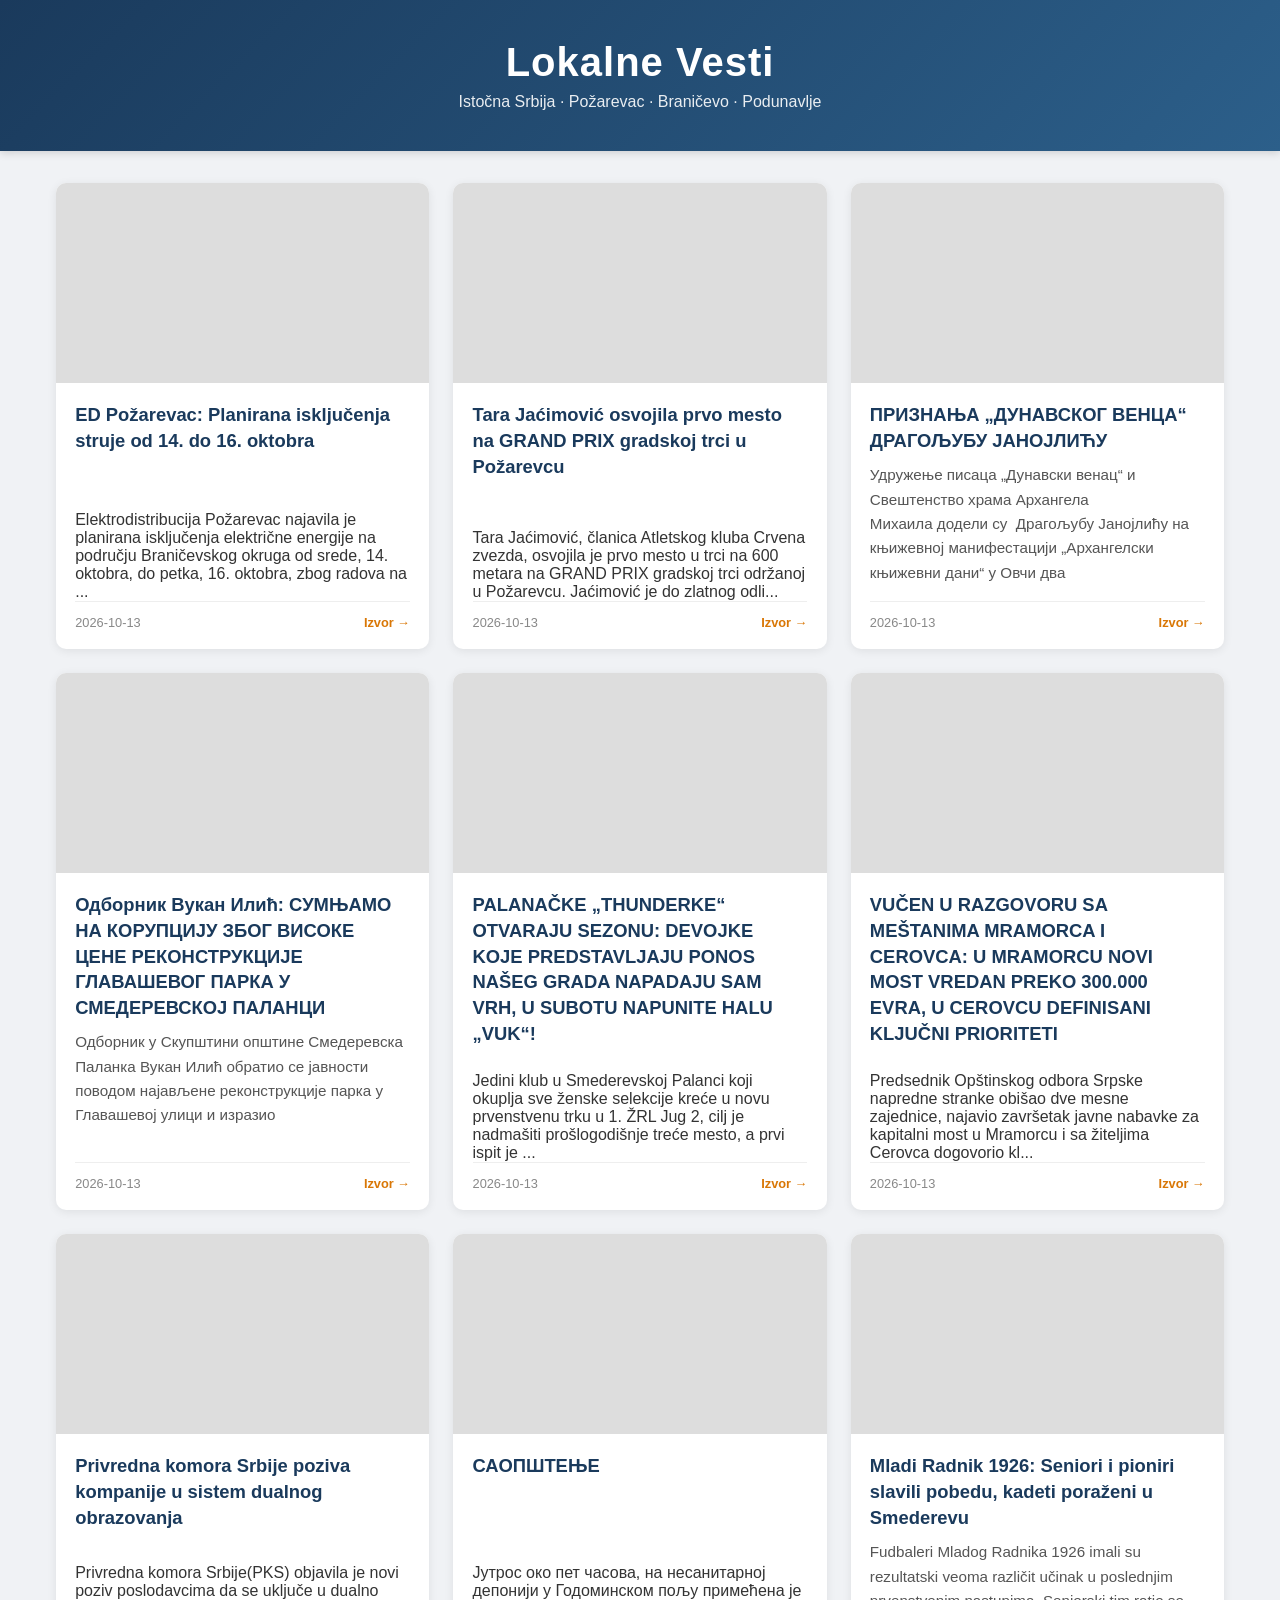
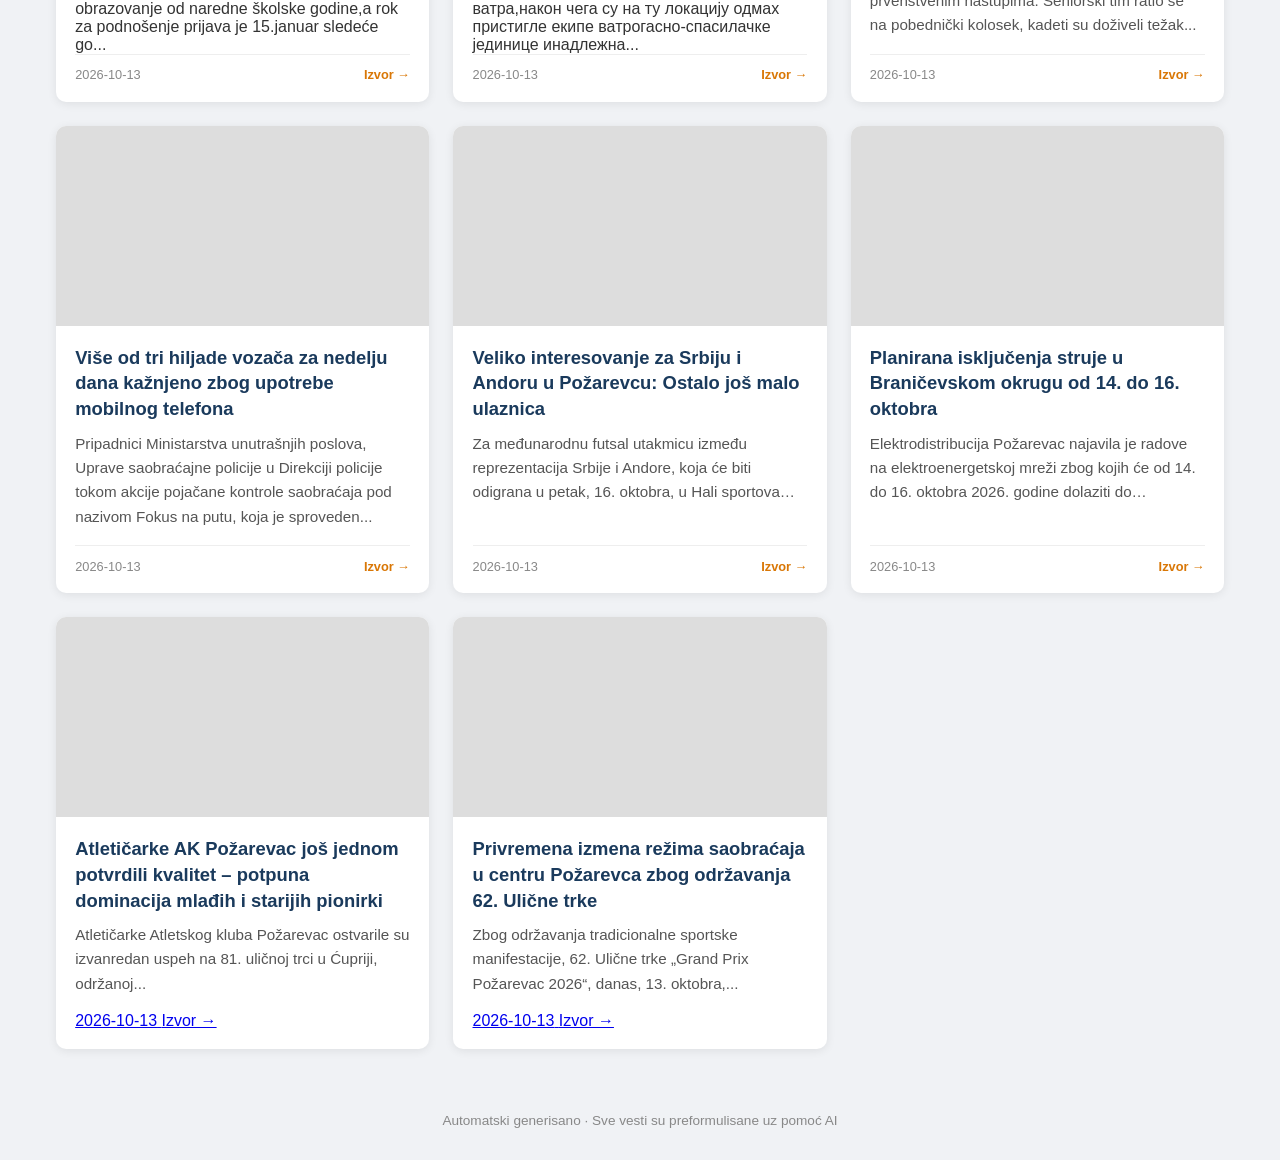
==== index.html @ ef6df4de "Dodat sajt (HTML/CSS/JS)" ====
<!DOCTYPE html>
<html lang="sr">
<head>
    <meta charset="UTF-8">
    <meta name="viewport" content="width=device-width, initial-scale=1.0">
    <title>Lokalne Vesti - Istočna Srbija</title>
    <link rel="stylesheet" href="style.css">
</head>
<body>
    <header>
        <h1>Lokalne Vesti</h1>
        <p>Istočna Srbija · Požarevac · Braničevo · Podunavlje</p>
    </header>
    <main id="news-container">
        <p class="loading">Učitavam vesti...</p>
    </main>
    <footer>
        <p>Automatski generisano · Sve vesti su preformulisane uz pomoć AI</p>
    </footer>
    <script src="script.js"></script>
</body>
</html>
---- style.css ----
* { margin: 0; padding: 0; box-sizing: border-box; }

body {
    font-family: 'Segoe UI', Tahoma, sans-serif;
    background: #f0f2f5;
    color: #333;
}

header {
    background: linear-gradient(135deg, #1a3a5c 0%, #2c5f8a 100%);
    color: white;
    padding: 2.5rem 1rem;
    text-align: center;
    box-shadow: 0 2px 8px rgba(0,0,0,0.15);
}

header h1 {
    font-size: 2.5rem;
    margin-bottom: 0.5rem;
    letter-spacing: 1px;
}

header p {
    font-size: 1rem;
    opacity: 0.9;
}

main {
    max-width: 1200px;
    margin: 2rem auto;
    padding: 0 1rem;
    display: grid;
    gap: 1.5rem;
    grid-template-columns: repeat(auto-fill, minmax(340px, 1fr));
}

article {
    background: white;
    border-radius: 10px;
    overflow: hidden;
    box-shadow: 0 2px 10px rgba(0,0,0,0.08);
    transition: transform 0.2s, box-shadow 0.2s;
    display: flex;
    flex-direction: column;
}

article:hover {
    transform: translateY(-4px);
    box-shadow: 0 6px 20px rgba(0,0,0,0.15);
}

article img {
    width: 100%;
    height: 200px;
    object-fit: cover;
    background: #ddd;
}

article .content {
    padding: 1.2rem;
    flex: 1;
    display: flex;
    flex-direction: column;
}

article h2 {
    font-size: 1.15rem;
    margin-bottom: 0.6rem;
    color: #1a3a5c;
    line-height: 1.4;
}

article .tekst {
    color: #555;
    line-height: 1.6;
    font-size: 0.95rem;
    margin-bottom: 1rem;
    flex: 1;
}

article .meta {
    font-size: 0.8rem;
    color: #888;
    display: flex;
    justify-content: space-between;
    align-items: center;
    padding-top: 0.8rem;
    border-top: 1px solid #eee;
}

article .meta a {
    color: #d97706;
    text-decoration: none;
    font-weight: bold;
    transition: color 0.2s;
}

article .meta a:hover {
    color: #b45309;
}

.loading {
    text-align: center;
    padding: 3rem;
    color: #888;
    grid-column: 1 / -1;
}

footer {
    text-align: center;
    padding: 2rem;
    color: #888;
    font-size: 0.85rem;
}
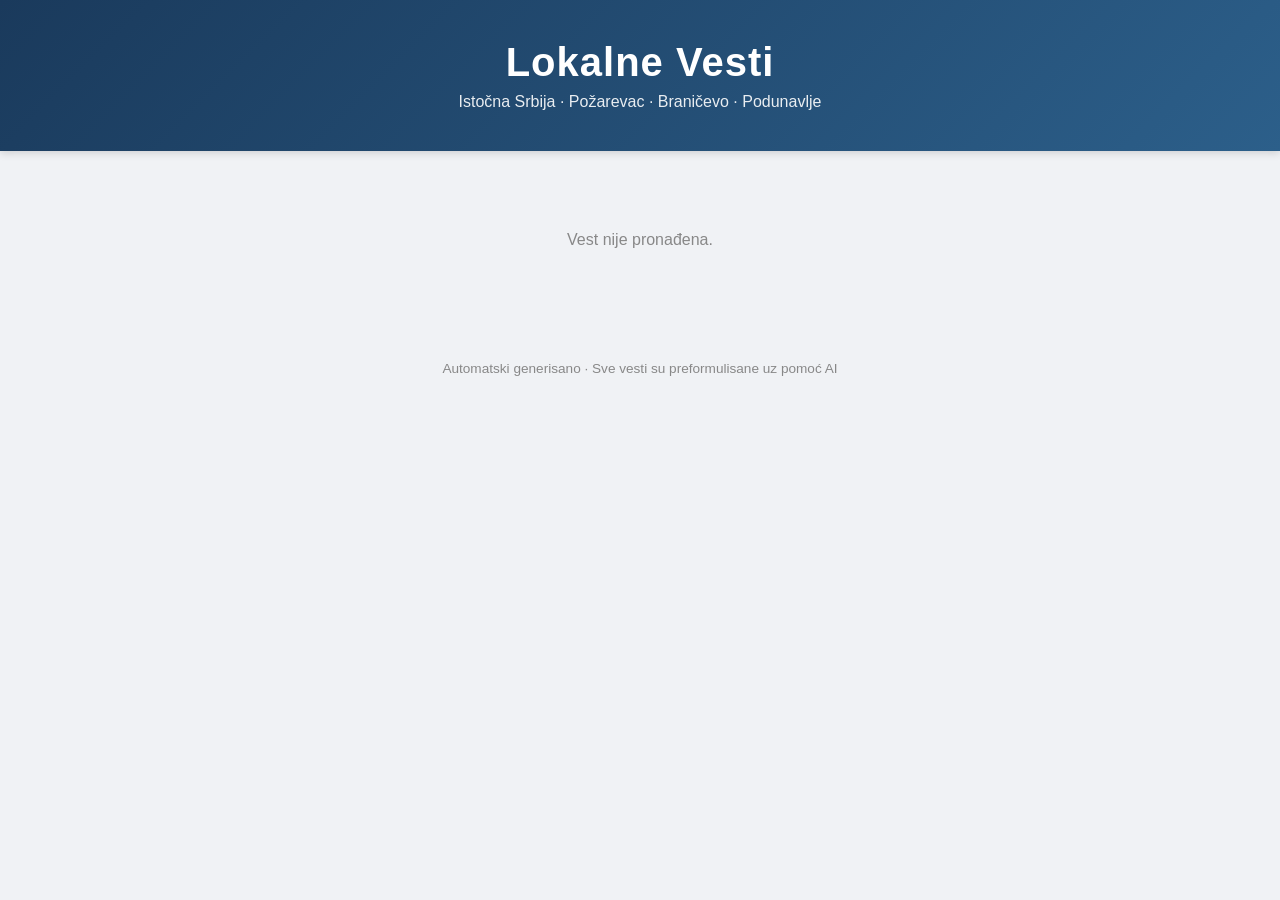
==== commit 1f4abeb6: "Pojedinacne stranice za vesti + retry za slike" ====
--- a/index.html
+++ b/index.html
@@ -3,20 +3,22 @@
 <head>
     <meta charset="UTF-8">
     <meta name="viewport" content="width=device-width, initial-scale=1.0">
-    <title>Lokalne Vesti - Istočna Srbija</title>
+    <title>Vest - Lokalne Vesti</title>
     <link rel="stylesheet" href="style.css">
 </head>
 <body>
     <header>
-        <h1>Lokalne Vesti</h1>
-        <p>Istočna Srbija · Požarevac · Braničevo · Podunavlje</p>
+        <a href="index.html" class="logo-link">
+            <h1>Lokalne Vesti</h1>
+            <p>Istočna Srbija · Požarevac · Braničevo · Podunavlje</p>
+        </a>
     </header>
-    <main id="news-container">
-        <p class="loading">Učitavam vesti...</p>
+    <main id="article-container">
+        <p class="loading">Učitavam vest...</p>
     </main>
     <footer>
         <p>Automatski generisano · Sve vesti su preformulisane uz pomoć AI</p>
     </footer>
-    <script src="script.js"></script>
+    <script src="vijest.js"></script>
 </body>
 </html>
--- a/style.css
+++ b/style.css
@@ -12,6 +12,12 @@
     padding: 2.5rem 1rem;
     text-align: center;
     box-shadow: 0 2px 8px rgba(0,0,0,0.15);
+}
+
+.logo-link {
+    text-decoration: none;
+    color: white;
+    display: block;
 }
 
 header h1 {
@@ -34,7 +40,8 @@
     grid-template-columns: repeat(auto-fill, minmax(340px, 1fr));
 }
 
-article {
+/* --- Kartice na pocetnoj --- */
+.card-link {
     background: white;
     border-radius: 10px;
     overflow: hidden;
@@ -42,35 +49,38 @@
     transition: transform 0.2s, box-shadow 0.2s;
     display: flex;
     flex-direction: column;
-}
-
-article:hover {
+    text-decoration: none;
+    color: inherit;
+    cursor: pointer;
+}
+
+.card-link:hover {
     transform: translateY(-4px);
     box-shadow: 0 6px 20px rgba(0,0,0,0.15);
 }
 
-article img {
+.card-link img {
     width: 100%;
     height: 200px;
     object-fit: cover;
     background: #ddd;
 }
 
-article .content {
+.card-link .content {
     padding: 1.2rem;
     flex: 1;
     display: flex;
     flex-direction: column;
 }
 
-article h2 {
+.card-link h2 {
     font-size: 1.15rem;
     margin-bottom: 0.6rem;
     color: #1a3a5c;
     line-height: 1.4;
 }
 
-article .tekst {
+.card-link .tekst {
     color: #555;
     line-height: 1.6;
     font-size: 0.95rem;
@@ -78,7 +88,7 @@
     flex: 1;
 }
 
-article .meta {
+.card-link .meta {
     font-size: 0.8rem;
     color: #888;
     display: flex;
@@ -88,15 +98,91 @@
     border-top: 1px solid #eee;
 }
 
-article .meta a {
+.card-link .vise {
     color: #d97706;
-    text-decoration: none;
     font-weight: bold;
-    transition: color 0.2s;
-}
-
-article .meta a:hover {
-    color: #b45309;
+}
+
+/* --- Pojedinacna vest --- */
+#article-container {
+    display: block;
+    max-width: 800px;
+}
+
+.single-article {
+    background: white;
+    border-radius: 10px;
+    padding: 2rem;
+    box-shadow: 0 2px 10px rgba(0,0,0,0.08);
+}
+
+.back-link {
+    display: inline-block;
+    color: #d97706;
+    text-decoration: none;
+    font-size: 0.9rem;
+    margin-bottom: 1.5rem;
+    font-weight: bold;
+}
+
+.back-link:hover {
+    text-decoration: underline;
+}
+
+.single-article h1 {
+    color: #1a3a5c;
+    font-size: 1.9rem;
+    line-height: 1.3;
+    margin-bottom: 0.8rem;
+}
+
+.single-article .meta-single {
+    color: #888;
+    font-size: 0.9rem;
+    margin-bottom: 1.5rem;
+    padding-bottom: 1rem;
+    border-bottom: 1px solid #eee;
+}
+
+.single-article img {
+    width: 100%;
+    height: auto;
+    max-height: 400px;
+    object-fit: cover;
+    border-radius: 8px;
+    margin-bottom: 1.5rem;
+    background: #ddd;
+}
+
+.single-article .tekst-single {
+    font-size: 1.05rem;
+    line-height: 1.7;
+    color: #333;
+    margin-bottom: 2rem;
+}
+
+.single-article .tekst-single p {
+    margin-bottom: 1rem;
+}
+
+.izvor-box {
+    padding-top: 1.5rem;
+    border-top: 1px solid #eee;
+}
+
+.izvor-link {
+    display: inline-block;
+    background: #d97706;
+    color: white;
+    padding: 0.7rem 1.5rem;
+    border-radius: 6px;
+    text-decoration: none;
+    font-weight: bold;
+    transition: background 0.2s;
+}
+
+.izvor-link:hover {
+    background: #b45309;
 }
 
 .loading {
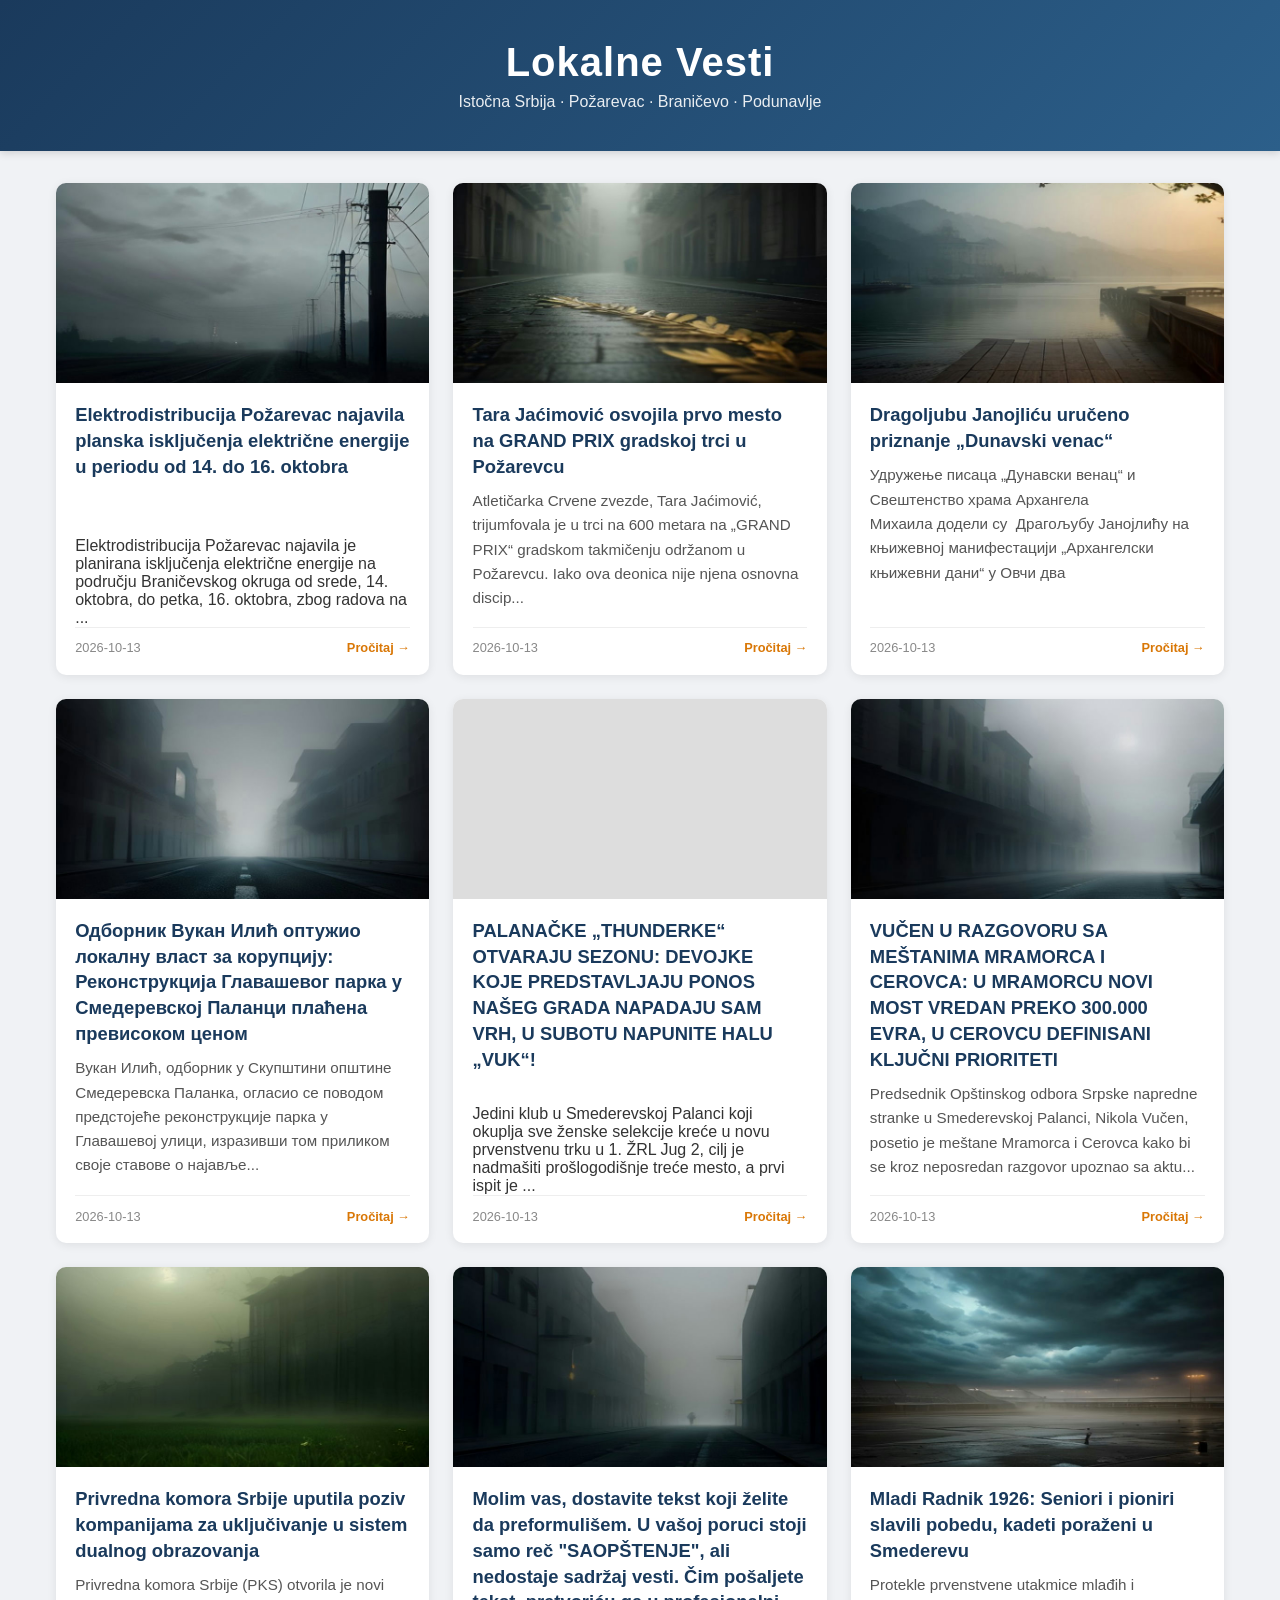
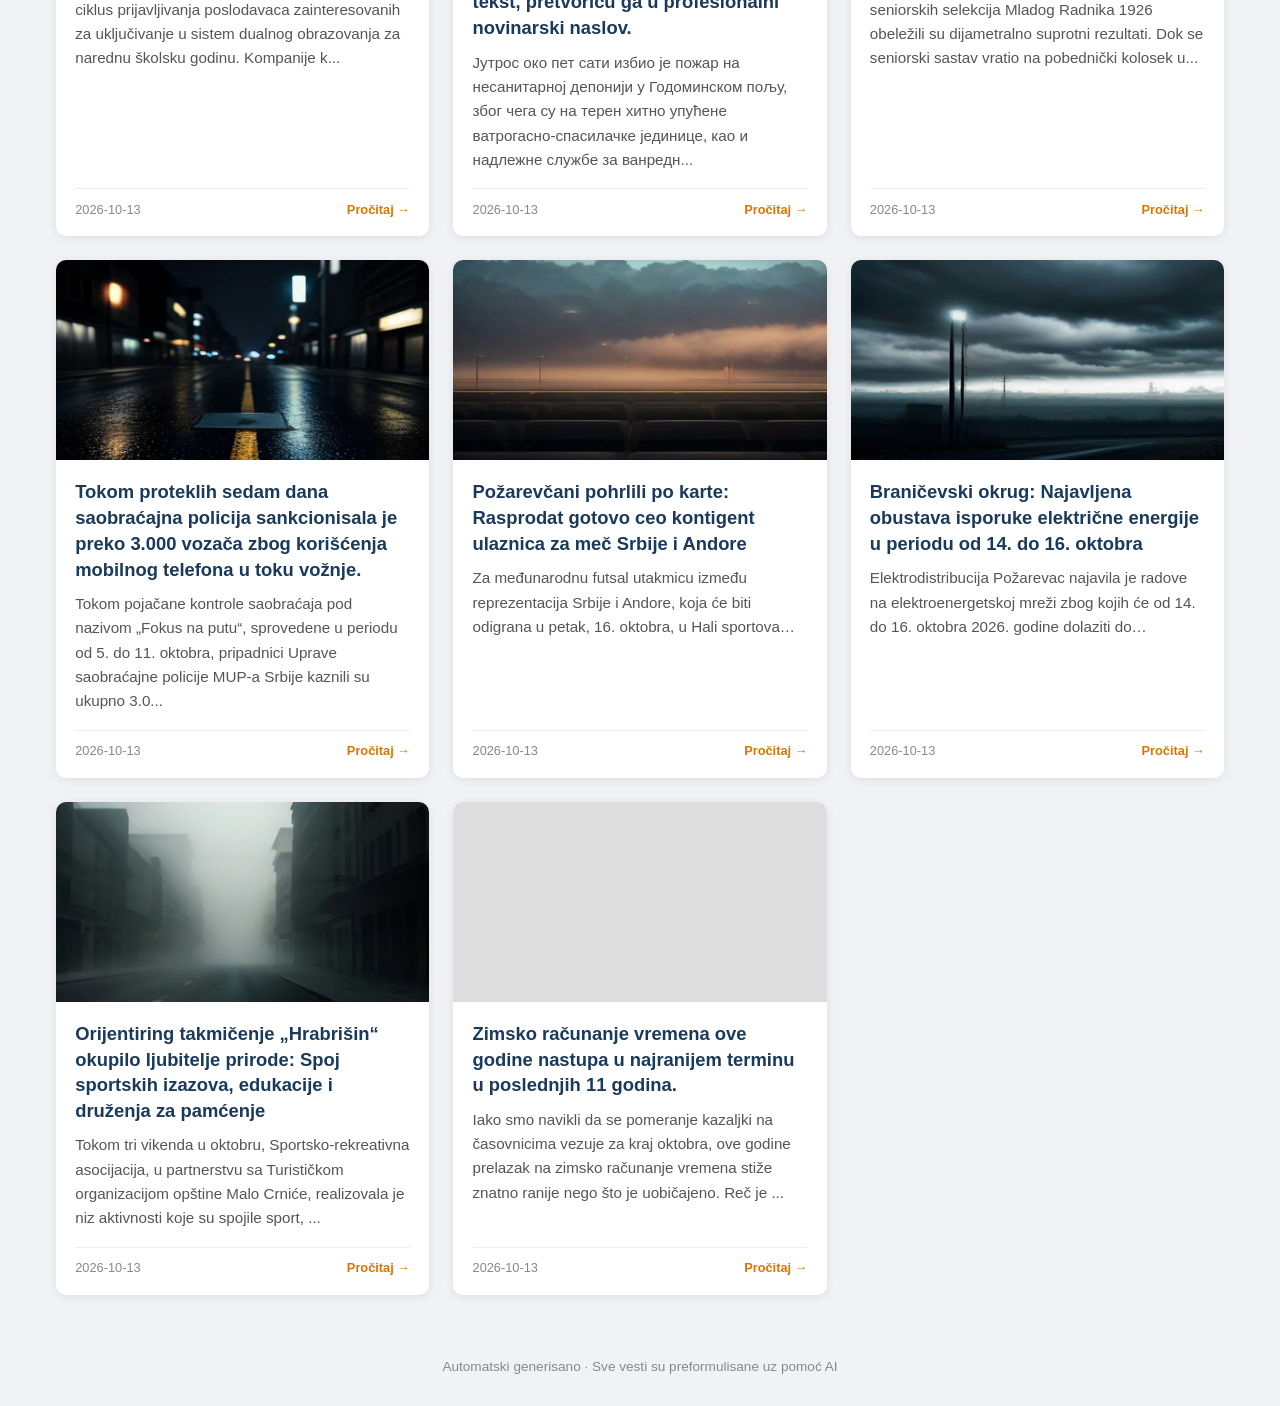
==== commit cefc434f: "Fix index.html" ====
--- a/index.html
+++ b/index.html
@@ -3,7 +3,7 @@
 <head>
     <meta charset="UTF-8">
     <meta name="viewport" content="width=device-width, initial-scale=1.0">
-    <title>Vest - Lokalne Vesti</title>
+    <title>Lokalne Vesti - Istočna Srbija</title>
     <link rel="stylesheet" href="style.css">
 </head>
 <body>
@@ -13,12 +13,12 @@
             <p>Istočna Srbija · Požarevac · Braničevo · Podunavlje</p>
         </a>
     </header>
-    <main id="article-container">
-        <p class="loading">Učitavam vest...</p>
+    <main id="news-container">
+        <p class="loading">Učitavam vesti...</p>
     </main>
     <footer>
         <p>Automatski generisano · Sve vesti su preformulisane uz pomoć AI</p>
     </footer>
-    <script src="vijest.js"></script>
+    <script src="script.js"></script>
 </body>
 </html>
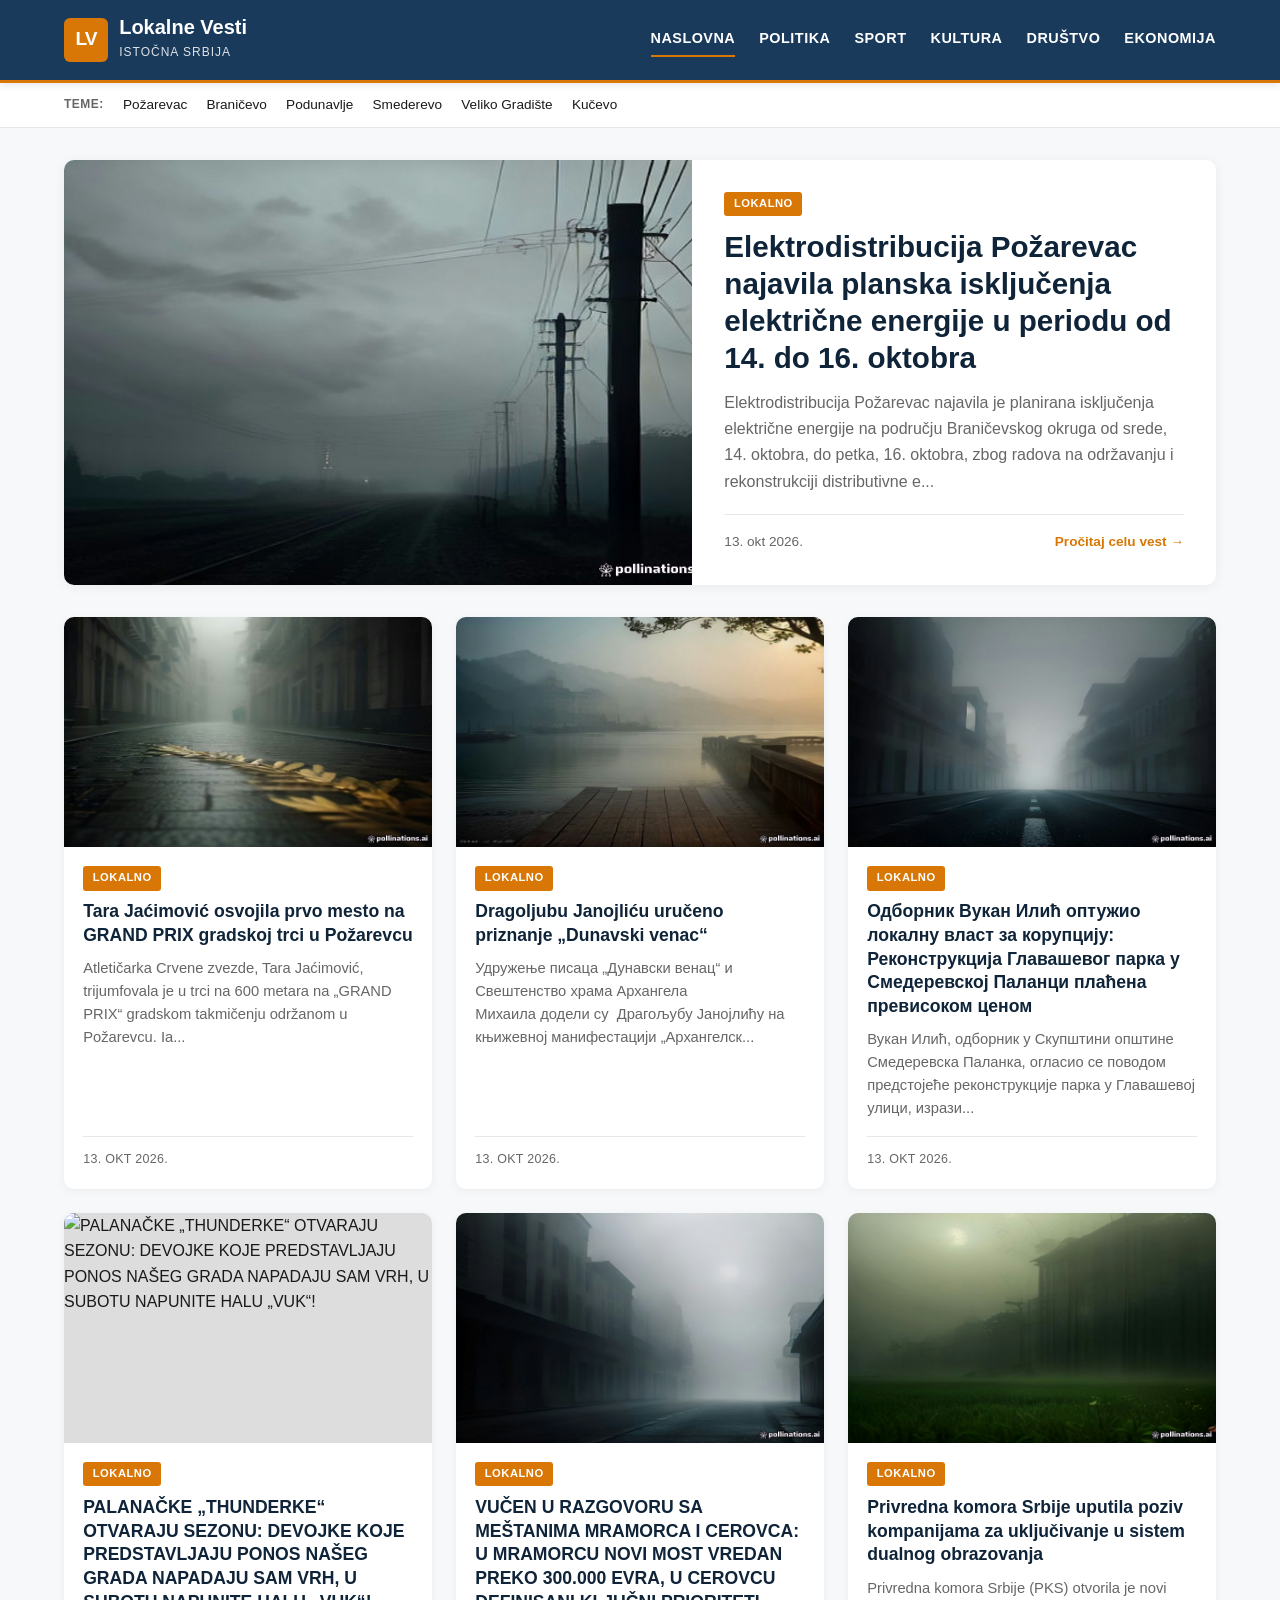
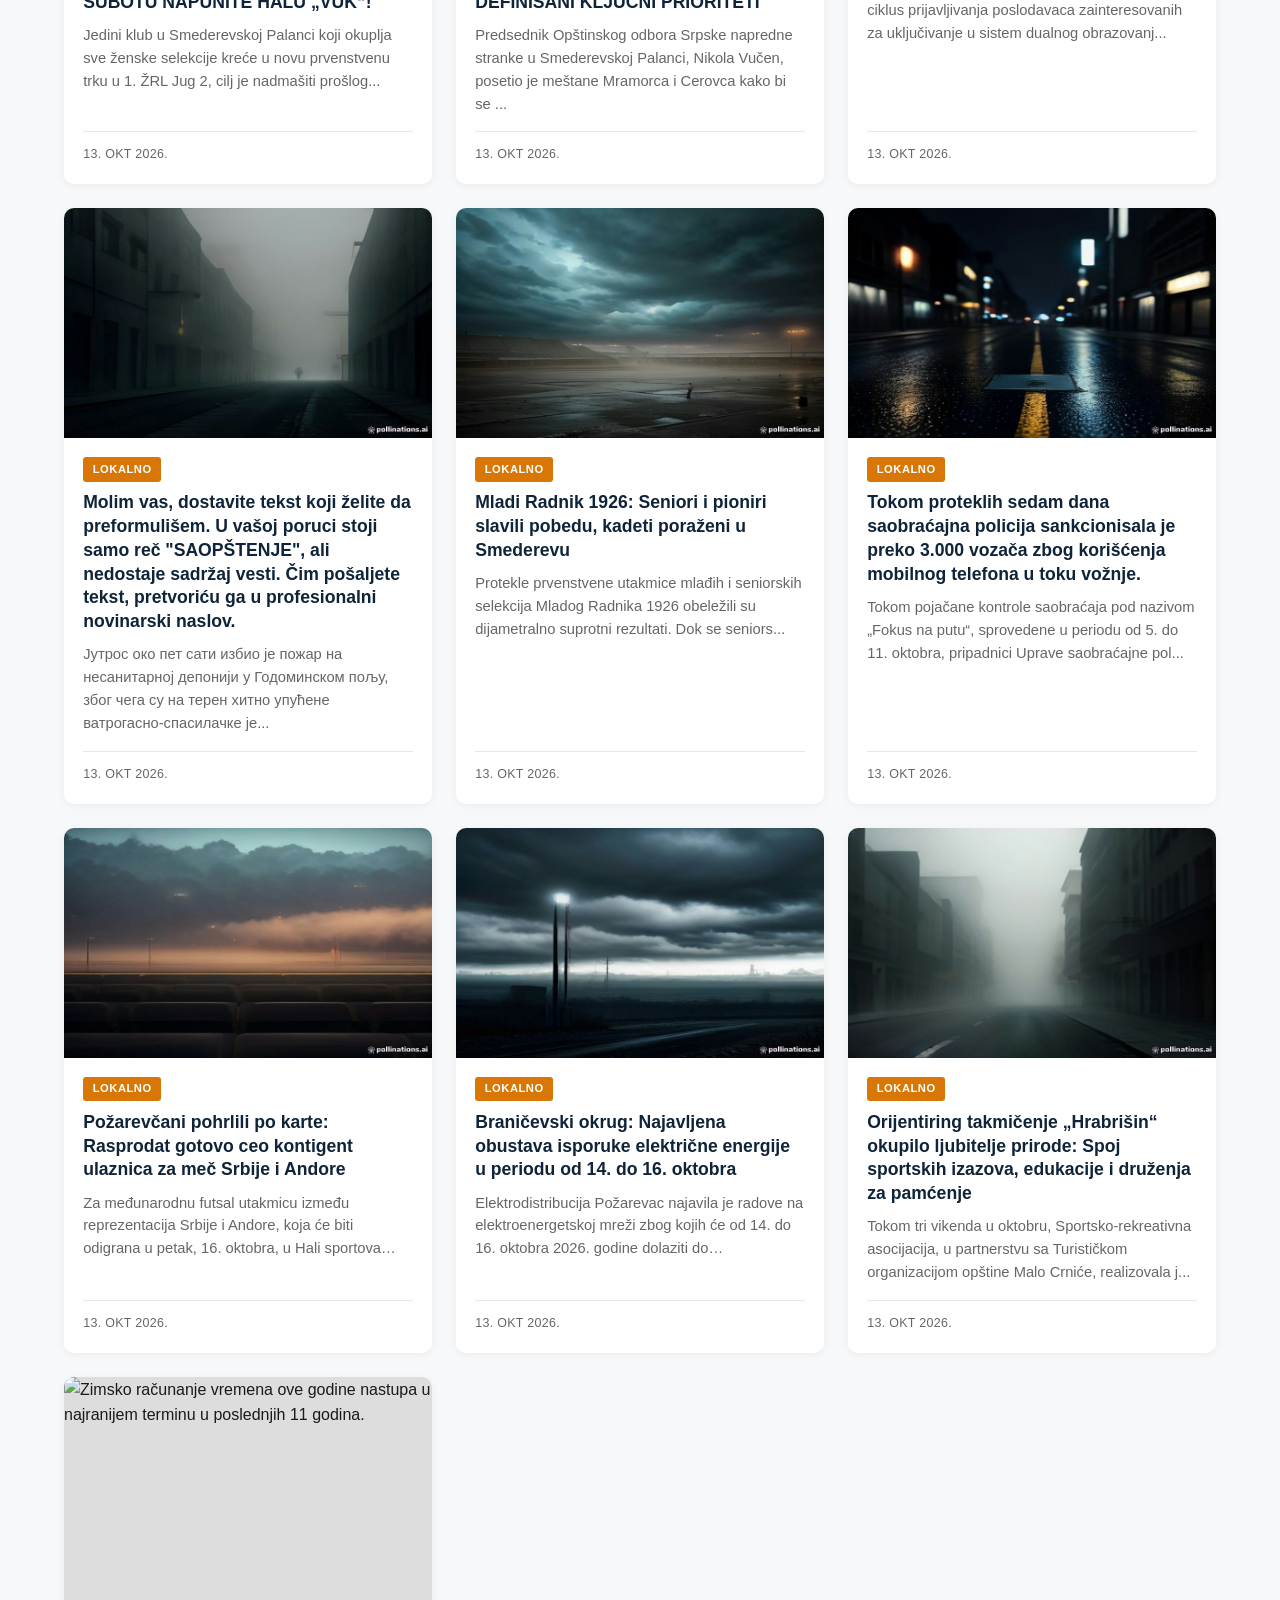
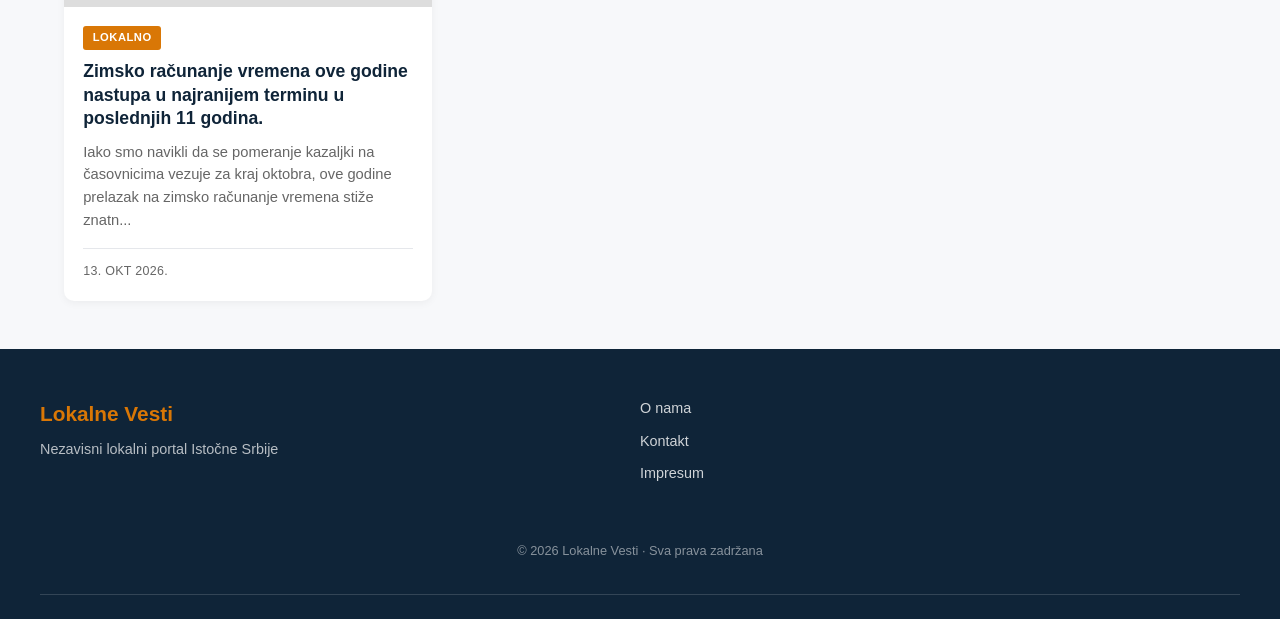
==== commit f5dd9ab5: "Sredjen sajt - featured vest, kategorije, profesionalni dizajn" ====
--- a/index.html
+++ b/index.html
@@ -4,20 +4,62 @@
     <meta charset="UTF-8">
     <meta name="viewport" content="width=device-width, initial-scale=1.0">
     <title>Lokalne Vesti - Istočna Srbija</title>
+    <meta name="description" content="Najnovije vesti iz Istočne Srbije - Požarevac, Braničevo, Podunavlje">
     <link rel="stylesheet" href="style.css">
 </head>
 <body>
-    <header>
-        <a href="index.html" class="logo-link">
-            <h1>Lokalne Vesti</h1>
-            <p>Istočna Srbija · Požarevac · Braničevo · Podunavlje</p>
-        </a>
+    <header class="site-header">
+        <div class="header-inner">
+            <a href="index.html" class="logo">
+                <span class="logo-mark">LV</span>
+                <span class="logo-text">
+                    <strong>Lokalne Vesti</strong>
+                    <small>Istočna Srbija</small>
+                </span>
+            </a>
+            <nav class="main-nav">
+                <a href="index.html" class="active">Naslovna</a>
+                <a href="#">Politika</a>
+                <a href="#">Sport</a>
+                <a href="#">Kultura</a>
+                <a href="#">Društvo</a>
+                <a href="#">Ekonomija</a>
+            </nav>
+        </div>
     </header>
-    <main id="news-container">
-        <p class="loading">Učitavam vesti...</p>
+
+    <section class="topics-bar">
+        <div class="topics-inner">
+            <span class="topics-label">Teme:</span>
+            <a href="#">Požarevac</a>
+            <a href="#">Braničevo</a>
+            <a href="#">Podunavlje</a>
+            <a href="#">Smederevo</a>
+            <a href="#">Veliko Gradište</a>
+            <a href="#">Kučevo</a>
+        </div>
+    </section>
+
+    <main class="container">
+        <div id="featured-container"></div>
+        <div id="news-container" class="news-grid"></div>
     </main>
-    <footer>
-        <p>Automatski generisano · Sve vesti su preformulisane uz pomoć AI</p>
+
+    <footer class="site-footer">
+        <div class="footer-inner">
+            <div class="footer-brand">
+                <strong>Lokalne Vesti</strong>
+                <p>Nezavisni lokalni portal Istočne Srbije</p>
+            </div>
+            <div class="footer-links">
+                <a href="#">O nama</a>
+                <a href="#">Kontakt</a>
+                <a href="#">Impresum</a>
+            </div>
+            <div class="footer-copy">
+                <p>© 2026 Lokalne Vesti · Sva prava zadržana</p>
+            </div>
+        </div>
     </footer>
     <script src="script.js"></script>
 </body>
--- a/style.css
+++ b/style.css
@@ -1,128 +1,328 @@
 * { margin: 0; padding: 0; box-sizing: border-box; }
 
+:root {
+    --primary: #1a3a5c;
+    --primary-dark: #0f2438;
+    --accent: #d97706;
+    --text: #1a1a1a;
+    --text-muted: #666;
+    --border: #e5e7eb;
+    --bg: #f7f8fa;
+    --card-bg: #ffffff;
+}
+
 body {
-    font-family: 'Segoe UI', Tahoma, sans-serif;
-    background: #f0f2f5;
-    color: #333;
-}
-
-header {
-    background: linear-gradient(135deg, #1a3a5c 0%, #2c5f8a 100%);
+    font-family: 'Segoe UI', 'Helvetica Neue', Tahoma, sans-serif;
+    background: var(--bg);
+    color: var(--text);
+    line-height: 1.6;
+}
+
+/* HEADER */
+.site-header {
+    background: var(--primary);
+    border-bottom: 3px solid var(--accent);
+    position: sticky;
+    top: 0;
+    z-index: 100;
+    box-shadow: 0 2px 8px rgba(0,0,0,0.1);
+}
+
+.header-inner {
+    max-width: 1200px;
+    margin: 0 auto;
+    padding: 1rem 1.5rem;
+    display: flex;
+    justify-content: space-between;
+    align-items: center;
+    flex-wrap: wrap;
+    gap: 1rem;
+}
+
+.logo {
+    display: flex;
+    align-items: center;
+    gap: 0.7rem;
+    text-decoration: none;
     color: white;
-    padding: 2.5rem 1rem;
-    text-align: center;
-    box-shadow: 0 2px 8px rgba(0,0,0,0.15);
-}
-
-.logo-link {
-    text-decoration: none;
+}
+
+.logo-mark {
+    width: 44px;
+    height: 44px;
+    background: var(--accent);
     color: white;
+    font-weight: 900;
+    font-size: 1.2rem;
+    display: flex;
+    align-items: center;
+    justify-content: center;
+    border-radius: 6px;
+    letter-spacing: -1px;
+}
+
+.logo-text strong {
     display: block;
-}
-
-header h1 {
-    font-size: 2.5rem;
-    margin-bottom: 0.5rem;
+    font-size: 1.25rem;
+    line-height: 1.1;
+}
+
+.logo-text small {
+    font-size: 0.75rem;
+    opacity: 0.85;
+    text-transform: uppercase;
     letter-spacing: 1px;
 }
 
-header p {
-    font-size: 1rem;
-    opacity: 0.9;
-}
-
-main {
+.main-nav {
+    display: flex;
+    gap: 1.5rem;
+    flex-wrap: wrap;
+}
+
+.main-nav a {
+    color: white;
+    text-decoration: none;
+    font-size: 0.9rem;
+    font-weight: 600;
+    text-transform: uppercase;
+    letter-spacing: 0.5px;
+    padding: 0.3rem 0;
+    border-bottom: 2px solid transparent;
+    transition: border-color 0.2s;
+}
+
+.main-nav a:hover,
+.main-nav a.active {
+    border-bottom-color: var(--accent);
+}
+
+/* TOPICS BAR */
+.topics-bar {
+    background: white;
+    border-bottom: 1px solid var(--border);
+}
+
+.topics-inner {
+    max-width: 1200px;
+    margin: 0 auto;
+    padding: 0.7rem 1.5rem;
+    display: flex;
+    gap: 1.2rem;
+    align-items: center;
+    flex-wrap: wrap;
+    font-size: 0.85rem;
+}
+
+.topics-label {
+    color: var(--text-muted);
+    text-transform: uppercase;
+    font-weight: 700;
+    letter-spacing: 0.5px;
+    font-size: 0.75rem;
+}
+
+.topics-inner a {
+    color: var(--text);
+    text-decoration: none;
+    font-weight: 500;
+}
+
+.topics-inner a:hover {
+    color: var(--accent);
+}
+
+/* CONTAINER */
+.container {
     max-width: 1200px;
     margin: 2rem auto;
-    padding: 0 1rem;
+    padding: 0 1.5rem;
+}
+
+.container-article {
+    max-width: 800px;
+}
+
+/* FEATURED CARD */
+#featured-container {
+    margin-bottom: 2rem;
+}
+
+.featured-card {
     display: grid;
+    grid-template-columns: 1.2fr 1fr;
+    background: white;
+    border-radius: 10px;
+    overflow: hidden;
+    text-decoration: none;
+    color: inherit;
+    box-shadow: 0 2px 12px rgba(0,0,0,0.06);
+    transition: box-shadow 0.25s;
+}
+
+.featured-card:hover {
+    box-shadow: 0 6px 24px rgba(0,0,0,0.12);
+}
+
+.featured-image {
+    overflow: hidden;
+    background: #ddd;
+    min-height: 340px;
+}
+
+.featured-image img {
+    width: 100%;
+    height: 100%;
+    object-fit: cover;
+    transition: transform 0.4s;
+}
+
+.featured-card:hover .featured-image img {
+    transform: scale(1.03);
+}
+
+.featured-body {
+    padding: 2rem;
+    display: flex;
+    flex-direction: column;
+    justify-content: center;
+}
+
+.featured-body h1 {
+    font-size: 1.85rem;
+    line-height: 1.25;
+    color: var(--primary-dark);
+    margin: 0.8rem 0;
+    font-weight: 800;
+}
+
+.featured-body p {
+    color: var(--text-muted);
+    font-size: 1rem;
+    line-height: 1.65;
+    margin-bottom: 1.2rem;
+}
+
+.featured-meta {
+    display: flex;
+    justify-content: space-between;
+    align-items: center;
+    padding-top: 1rem;
+    border-top: 1px solid var(--border);
+    font-size: 0.85rem;
+    color: var(--text-muted);
+}
+
+.featured-meta .vise {
+    color: var(--accent);
+    font-weight: 700;
+}
+
+/* NEWS GRID */
+.news-grid {
+    display: grid;
+    grid-template-columns: repeat(auto-fill, minmax(310px, 1fr));
     gap: 1.5rem;
-    grid-template-columns: repeat(auto-fill, minmax(340px, 1fr));
-}
-
-/* --- Kartice na pocetnoj --- */
+}
+
 .card-link {
     background: white;
     border-radius: 10px;
     overflow: hidden;
-    box-shadow: 0 2px 10px rgba(0,0,0,0.08);
+    text-decoration: none;
+    color: inherit;
+    display: flex;
+    flex-direction: column;
+    box-shadow: 0 2px 8px rgba(0,0,0,0.05);
     transition: transform 0.2s, box-shadow 0.2s;
-    display: flex;
-    flex-direction: column;
-    text-decoration: none;
-    color: inherit;
-    cursor: pointer;
 }
 
 .card-link:hover {
     transform: translateY(-4px);
-    box-shadow: 0 6px 20px rgba(0,0,0,0.15);
-}
-
-.card-link img {
+    box-shadow: 0 6px 20px rgba(0,0,0,0.12);
+}
+
+.card-image {
+    overflow: hidden;
+    background: #ddd;
+    aspect-ratio: 16 / 10;
+}
+
+.card-image img {
     width: 100%;
-    height: 200px;
+    height: 100%;
     object-fit: cover;
-    background: #ddd;
-}
-
-.card-link .content {
+    transition: transform 0.4s;
+}
+
+.card-link:hover .card-image img {
+    transform: scale(1.05);
+}
+
+.card-body {
     padding: 1.2rem;
+    display: flex;
+    flex-direction: column;
     flex: 1;
-    display: flex;
-    flex-direction: column;
-}
-
-.card-link h2 {
-    font-size: 1.15rem;
-    margin-bottom: 0.6rem;
-    color: #1a3a5c;
-    line-height: 1.4;
-}
-
-.card-link .tekst {
-    color: #555;
-    line-height: 1.6;
-    font-size: 0.95rem;
+}
+
+.card-body h2 {
+    font-size: 1.1rem;
+    line-height: 1.35;
+    color: var(--primary-dark);
+    margin: 0.6rem 0;
+    font-weight: 700;
+    flex: 0 0 auto;
+}
+
+.card-body p {
+    color: var(--text-muted);
+    font-size: 0.92rem;
+    line-height: 1.55;
+    flex: 1;
     margin-bottom: 1rem;
-    flex: 1;
-}
-
-.card-link .meta {
-    font-size: 0.8rem;
-    color: #888;
-    display: flex;
-    justify-content: space-between;
-    align-items: center;
+}
+
+.card-meta {
+    font-size: 0.78rem;
+    color: var(--text-muted);
     padding-top: 0.8rem;
-    border-top: 1px solid #eee;
-}
-
-.card-link .vise {
-    color: #d97706;
-    font-weight: bold;
-}
-
-/* --- Pojedinacna vest --- */
-#article-container {
-    display: block;
-    max-width: 800px;
-}
-
+    border-top: 1px solid var(--border);
+    text-transform: uppercase;
+    letter-spacing: 0.3px;
+}
+
+/* KATEGORIJA */
+.kategorija {
+    display: inline-block;
+    background: var(--accent);
+    color: white;
+    padding: 0.2rem 0.6rem;
+    border-radius: 3px;
+    font-size: 0.7rem;
+    font-weight: 800;
+    text-transform: uppercase;
+    letter-spacing: 0.5px;
+    align-self: flex-start;
+}
+
+/* POJEDINACNA VEST */
 .single-article {
     background: white;
     border-radius: 10px;
-    padding: 2rem;
-    box-shadow: 0 2px 10px rgba(0,0,0,0.08);
+    padding: 2.5rem;
+    box-shadow: 0 2px 12px rgba(0,0,0,0.06);
 }
 
 .back-link {
     display: inline-block;
-    color: #d97706;
-    text-decoration: none;
-    font-size: 0.9rem;
+    color: var(--accent);
+    text-decoration: none;
+    font-size: 0.85rem;
+    font-weight: 700;
     margin-bottom: 1.5rem;
-    font-weight: bold;
+    text-transform: uppercase;
+    letter-spacing: 0.5px;
 }
 
 .back-link:hover {
@@ -130,71 +330,180 @@
 }
 
 .single-article h1 {
-    color: #1a3a5c;
-    font-size: 1.9rem;
-    line-height: 1.3;
-    margin-bottom: 0.8rem;
-}
-
-.single-article .meta-single {
-    color: #888;
-    font-size: 0.9rem;
+    color: var(--primary-dark);
+    font-size: 2.1rem;
+    line-height: 1.25;
+    margin: 0.8rem 0 1rem;
+    font-weight: 800;
+    letter-spacing: -0.5px;
+}
+
+.article-meta {
+    display: flex;
+    gap: 0.6rem;
+    align-items: center;
+    color: var(--text-muted);
+    font-size: 0.85rem;
+    padding-bottom: 1.5rem;
+    border-bottom: 1px solid var(--border);
     margin-bottom: 1.5rem;
-    padding-bottom: 1rem;
-    border-bottom: 1px solid #eee;
-}
-
-.single-article img {
+    text-transform: uppercase;
+    letter-spacing: 0.3px;
+}
+
+.article-image {
+    margin: 0 -2.5rem 2rem;
+    overflow: hidden;
+}
+
+.article-image img {
     width: 100%;
-    height: auto;
-    max-height: 400px;
+    display: block;
+    max-height: 500px;
     object-fit: cover;
-    border-radius: 8px;
-    margin-bottom: 1.5rem;
     background: #ddd;
 }
 
-.single-article .tekst-single {
-    font-size: 1.05rem;
-    line-height: 1.7;
-    color: #333;
-    margin-bottom: 2rem;
-}
-
-.single-article .tekst-single p {
-    margin-bottom: 1rem;
-}
-
-.izvor-box {
-    padding-top: 1.5rem;
-    border-top: 1px solid #eee;
-}
-
-.izvor-link {
-    display: inline-block;
-    background: #d97706;
-    color: white;
-    padding: 0.7rem 1.5rem;
-    border-radius: 6px;
-    text-decoration: none;
-    font-weight: bold;
-    transition: background 0.2s;
-}
-
-.izvor-link:hover {
-    background: #b45309;
-}
-
+.article-body {
+    font-size: 1.1rem;
+    line-height: 1.8;
+    color: #2a2a2a;
+    font-family: Georgia, 'Times New Roman', serif;
+}
+
+.article-body p {
+    margin-bottom: 1.3rem;
+}
+
+.article-body p:first-of-type::first-letter {
+    font-size: 3.2rem;
+    font-weight: 700;
+    float: left;
+    line-height: 0.9;
+    padding: 0.1rem 0.6rem 0 0;
+    color: var(--primary);
+    font-family: 'Segoe UI', sans-serif;
+}
+
+/* LOADING */
 .loading {
     text-align: center;
     padding: 3rem;
-    color: #888;
+    color: var(--text-muted);
     grid-column: 1 / -1;
 }
 
-footer {
+/* FOOTER */
+.site-footer {
+    background: var(--primary-dark);
+    color: white;
+    margin-top: 3rem;
+    padding: 3rem 1.5rem 1.5rem;
+}
+
+.footer-inner {
+    max-width: 1200px;
+    margin: 0 auto;
+    display: grid;
+    grid-template-columns: 2fr 1fr 1fr;
+    gap: 2rem;
+    padding-bottom: 2rem;
+    border-bottom: 1px solid rgba(255,255,255,0.15);
+}
+
+.footer-brand strong {
+    display: block;
+    font-size: 1.3rem;
+    margin-bottom: 0.5rem;
+    color: var(--accent);
+}
+
+.footer-brand p {
+    color: rgba(255,255,255,0.7);
+    font-size: 0.9rem;
+}
+
+.footer-links {
+    display: flex;
+    flex-direction: column;
+    gap: 0.6rem;
+}
+
+.footer-links a {
+    color: rgba(255,255,255,0.8);
+    text-decoration: none;
+    font-size: 0.9rem;
+}
+
+.footer-links a:hover {
+    color: var(--accent);
+}
+
+.footer-copy {
+    grid-column: 1 / -1;
     text-align: center;
-    padding: 2rem;
-    color: #888;
-    font-size: 0.85rem;
+    padding-top: 1.5rem;
+    color: rgba(255,255,255,0.5);
+    font-size: 0.8rem;
+}
+
+/* MOBILNI */
+@media (max-width: 768px) {
+    .header-inner {
+        flex-direction: column;
+        align-items: flex-start;
+    }
+    
+    .main-nav {
+        gap: 1rem;
+        overflow-x: auto;
+        width: 100%;
+        padding-bottom: 0.3rem;
+    }
+    
+    .main-nav a {
+        font-size: 0.8rem;
+        white-space: nowrap;
+    }
+    
+    .featured-card {
+        grid-template-columns: 1fr;
+    }
+    
+    .featured-image {
+        min-height: 220px;
+    }
+    
+    .featured-body {
+        padding: 1.5rem;
+    }
+    
+    .featured-body h1 {
+        font-size: 1.35rem;
+    }
+    
+    .news-grid {
+        grid-template-columns: 1fr;
+    }
+    
+    .single-article {
+        padding: 1.5rem;
+    }
+    
+    .single-article h1 {
+        font-size: 1.5rem;
+    }
+    
+    .article-image {
+        margin: 0 -1.5rem 1.5rem;
+    }
+    
+    .article-body {
+        font-size: 1.05rem;
+    }
+    
+    .footer-inner {
+        grid-template-columns: 1fr;
+        gap: 1.5rem;
+    }
 }
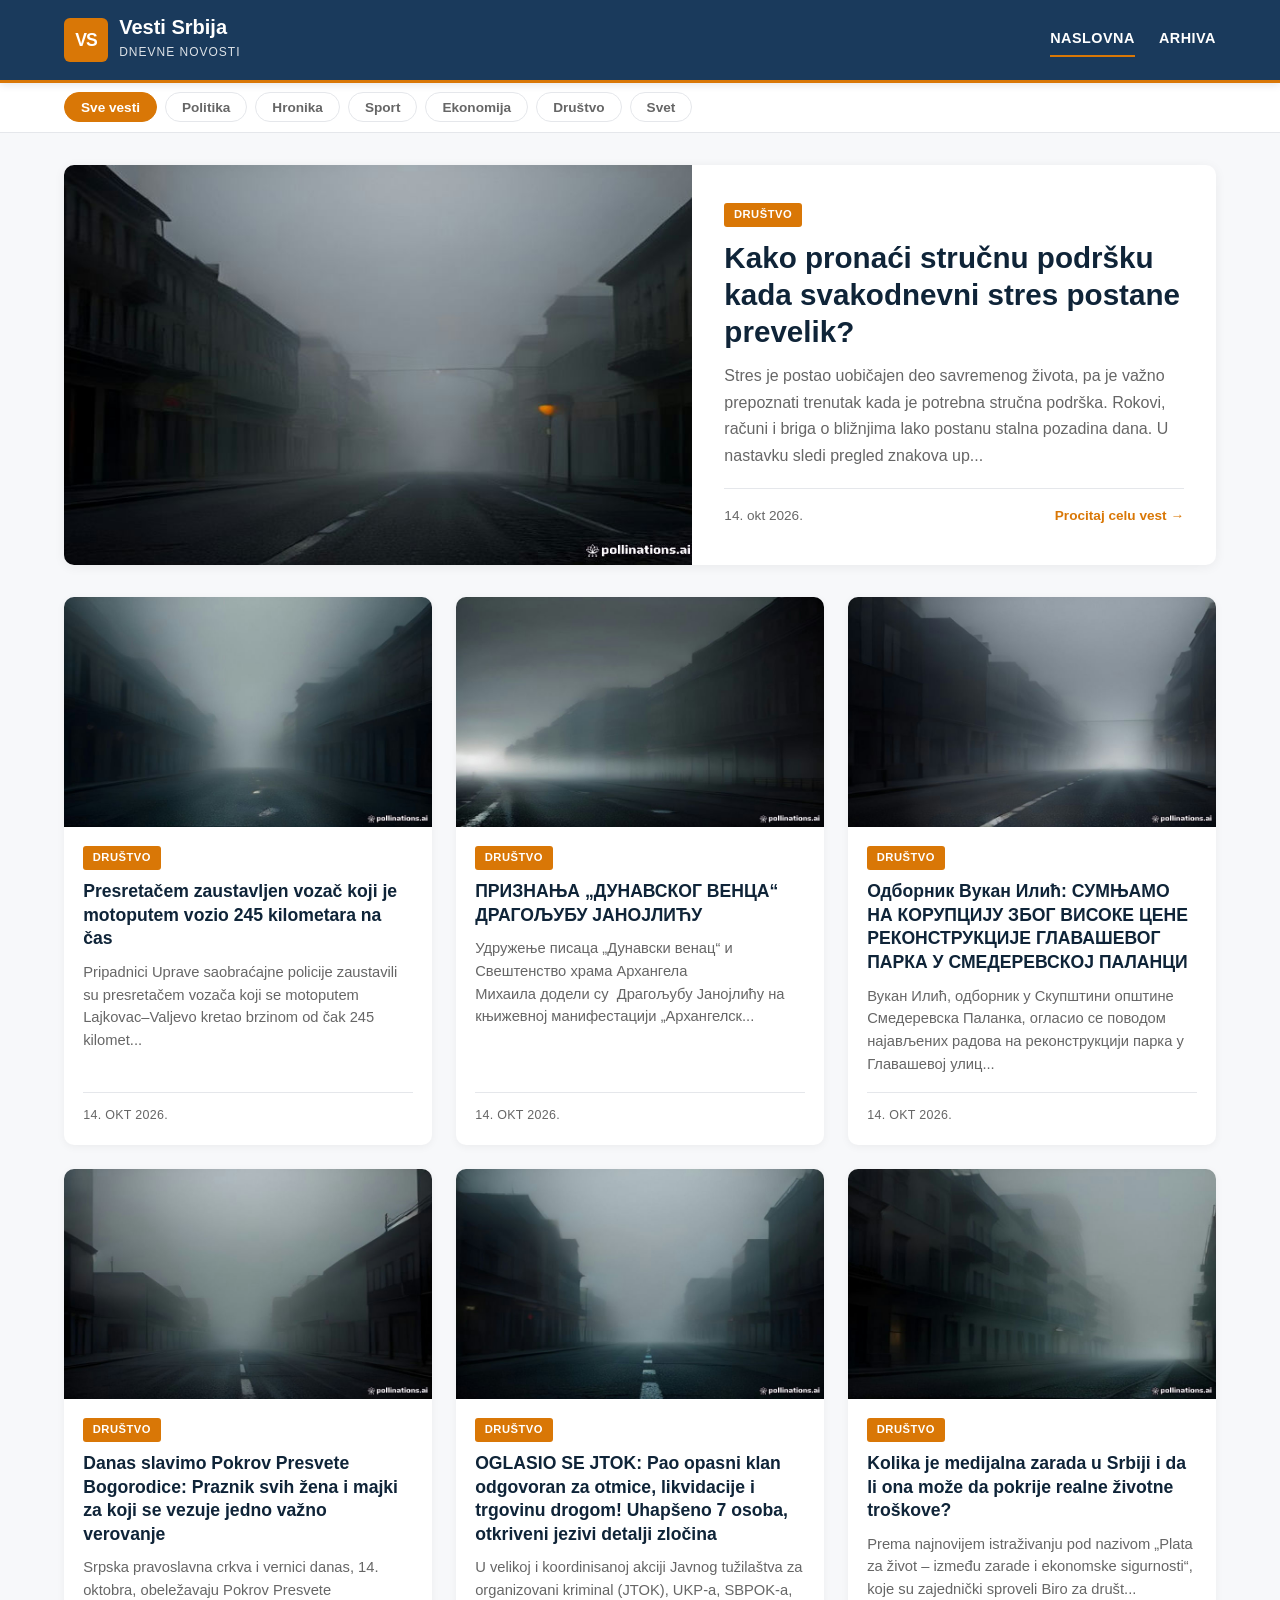
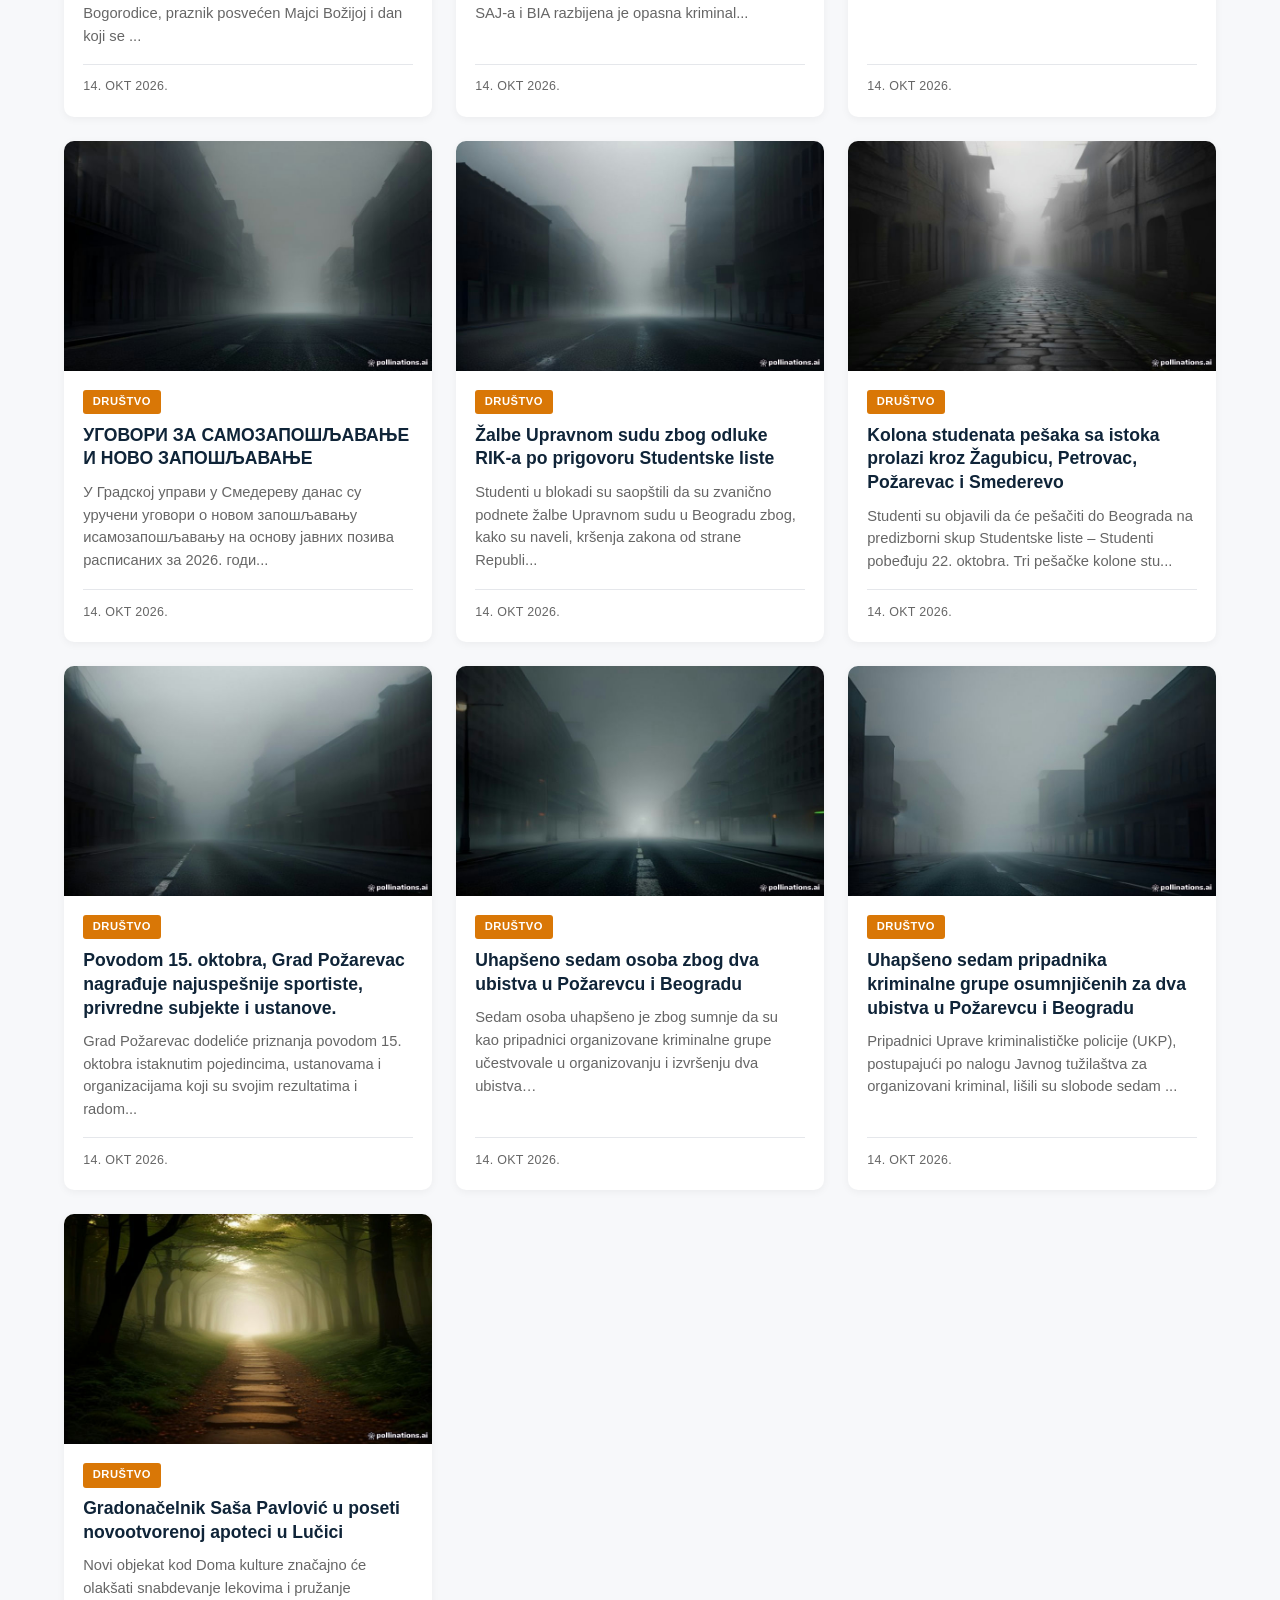
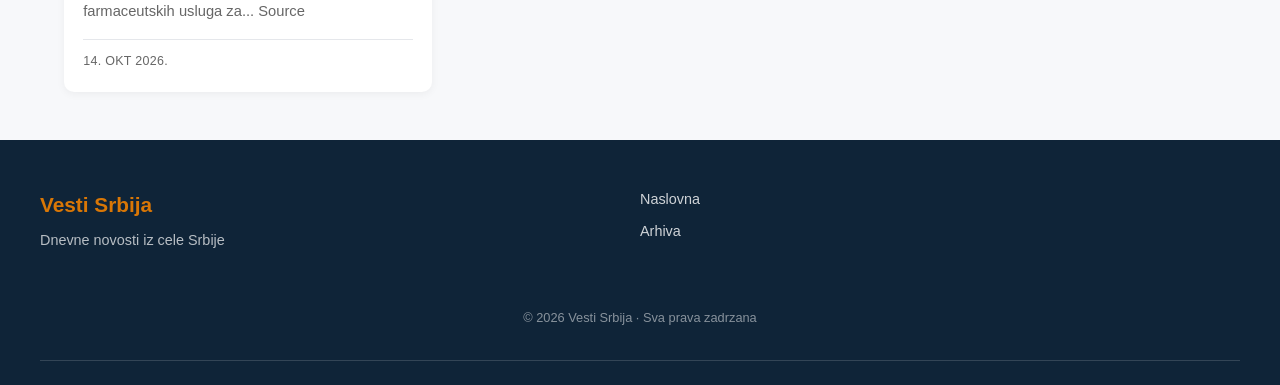
==== commit 4901e441: "Veliki update: dnevne vesti Srbija, arhiva, Pexels slike, kategorije" ====
--- a/index.html
+++ b/index.html
@@ -3,40 +3,36 @@
 <head>
     <meta charset="UTF-8">
     <meta name="viewport" content="width=device-width, initial-scale=1.0">
-    <title>Lokalne Vesti - Istočna Srbija</title>
-    <meta name="description" content="Najnovije vesti iz Istočne Srbije - Požarevac, Braničevo, Podunavlje">
+    <title>Vesti Srbija - Dnevne novosti</title>
+    <meta name="description" content="Najnovije dnevne vesti iz Srbije - Politika, Hronika, Sport, Ekonomija, Društvo, Svet">
     <link rel="stylesheet" href="style.css">
 </head>
 <body>
     <header class="site-header">
         <div class="header-inner">
             <a href="index.html" class="logo">
-                <span class="logo-mark">LV</span>
+                <span class="logo-mark">VS</span>
                 <span class="logo-text">
-                    <strong>Lokalne Vesti</strong>
-                    <small>Istočna Srbija</small>
+                    <strong>Vesti Srbija</strong>
+                    <small>Dnevne novosti</small>
                 </span>
             </a>
             <nav class="main-nav">
                 <a href="index.html" class="active">Naslovna</a>
-                <a href="#">Politika</a>
-                <a href="#">Sport</a>
-                <a href="#">Kultura</a>
-                <a href="#">Društvo</a>
-                <a href="#">Ekonomija</a>
+                <a href="arhiva.html">Arhiva</a>
             </nav>
         </div>
     </header>
 
-    <section class="topics-bar">
-        <div class="topics-inner">
-            <span class="topics-label">Teme:</span>
-            <a href="#">Požarevac</a>
-            <a href="#">Braničevo</a>
-            <a href="#">Podunavlje</a>
-            <a href="#">Smederevo</a>
-            <a href="#">Veliko Gradište</a>
-            <a href="#">Kučevo</a>
+    <section class="filter-bar">
+        <div class="filter-inner">
+            <button class="filter-btn active" data-kategorija="sve">Sve vesti</button>
+            <button class="filter-btn" data-kategorija="Politika">Politika</button>
+            <button class="filter-btn" data-kategorija="Hronika">Hronika</button>
+            <button class="filter-btn" data-kategorija="Sport">Sport</button>
+            <button class="filter-btn" data-kategorija="Ekonomija">Ekonomija</button>
+            <button class="filter-btn" data-kategorija="Društvo">Društvo</button>
+            <button class="filter-btn" data-kategorija="Svet">Svet</button>
         </div>
     </section>
 
@@ -48,16 +44,15 @@
     <footer class="site-footer">
         <div class="footer-inner">
             <div class="footer-brand">
-                <strong>Lokalne Vesti</strong>
-                <p>Nezavisni lokalni portal Istočne Srbije</p>
+                <strong>Vesti Srbija</strong>
+                <p>Dnevne novosti iz cele Srbije</p>
             </div>
             <div class="footer-links">
-                <a href="#">O nama</a>
-                <a href="#">Kontakt</a>
-                <a href="#">Impresum</a>
+                <a href="index.html">Naslovna</a>
+                <a href="arhiva.html">Arhiva</a>
             </div>
             <div class="footer-copy">
-                <p>© 2026 Lokalne Vesti · Sva prava zadržana</p>
+                <p>© 2026 Vesti Srbija · Sva prava zadrzana</p>
             </div>
         </div>
     </footer>
--- a/style.css
+++ b/style.css
@@ -8,7 +8,6 @@
     --text-muted: #666;
     --border: #e5e7eb;
     --bg: #f7f8fa;
-    --card-bg: #ffffff;
 }
 
 body {
@@ -18,7 +17,6 @@
     line-height: 1.6;
 }
 
-/* HEADER */
 .site-header {
     background: var(--primary);
     border-bottom: 3px solid var(--accent);
@@ -53,7 +51,7 @@
     background: var(--accent);
     color: white;
     font-weight: 900;
-    font-size: 1.2rem;
+    font-size: 1.1rem;
     display: flex;
     align-items: center;
     justify-content: center;
@@ -61,25 +59,10 @@
     letter-spacing: -1px;
 }
 
-.logo-text strong {
-    display: block;
-    font-size: 1.25rem;
-    line-height: 1.1;
-}
-
-.logo-text small {
-    font-size: 0.75rem;
-    opacity: 0.85;
-    text-transform: uppercase;
-    letter-spacing: 1px;
-}
-
-.main-nav {
-    display: flex;
-    gap: 1.5rem;
-    flex-wrap: wrap;
-}
-
+.logo-text strong { display: block; font-size: 1.25rem; line-height: 1.1; }
+.logo-text small { font-size: 0.75rem; opacity: 0.85; text-transform: uppercase; letter-spacing: 1px; }
+
+.main-nav { display: flex; gap: 1.5rem; flex-wrap: wrap; }
 .main-nav a {
     color: white;
     text-decoration: none;
@@ -91,62 +74,43 @@
     border-bottom: 2px solid transparent;
     transition: border-color 0.2s;
 }
-
-.main-nav a:hover,
-.main-nav a.active {
-    border-bottom-color: var(--accent);
-}
-
-/* TOPICS BAR */
-.topics-bar {
+.main-nav a:hover, .main-nav a.active { border-bottom-color: var(--accent); }
+
+.filter-bar {
     background: white;
     border-bottom: 1px solid var(--border);
-}
-
-.topics-inner {
+    position: sticky;
+    top: 73px;
+    z-index: 99;
+}
+.filter-inner {
     max-width: 1200px;
     margin: 0 auto;
-    padding: 0.7rem 1.5rem;
-    display: flex;
-    gap: 1.2rem;
-    align-items: center;
-    flex-wrap: wrap;
+    padding: 0.6rem 1.5rem;
+    display: flex;
+    gap: 0.5rem;
+    overflow-x: auto;
+}
+.filter-btn {
+    background: transparent;
+    border: 1px solid var(--border);
+    color: var(--text-muted);
+    padding: 0.4rem 1rem;
+    border-radius: 20px;
+    cursor: pointer;
     font-size: 0.85rem;
-}
-
-.topics-label {
-    color: var(--text-muted);
-    text-transform: uppercase;
-    font-weight: 700;
-    letter-spacing: 0.5px;
-    font-size: 0.75rem;
-}
-
-.topics-inner a {
-    color: var(--text);
-    text-decoration: none;
-    font-weight: 500;
-}
-
-.topics-inner a:hover {
-    color: var(--accent);
-}
-
-/* CONTAINER */
-.container {
-    max-width: 1200px;
-    margin: 2rem auto;
-    padding: 0 1.5rem;
-}
-
-.container-article {
-    max-width: 800px;
-}
-
-/* FEATURED CARD */
-#featured-container {
-    margin-bottom: 2rem;
-}
+    font-weight: 600;
+    white-space: nowrap;
+    transition: all 0.2s;
+    font-family: inherit;
+}
+.filter-btn:hover { border-color: var(--accent); color: var(--accent); }
+.filter-btn.active { background: var(--accent); border-color: var(--accent); color: white; }
+
+.container { max-width: 1200px; margin: 2rem auto; padding: 0 1.5rem; }
+.container-article { max-width: 800px; }
+
+#featured-container { margin-bottom: 2rem; }
 
 .featured-card {
     display: grid;
@@ -159,72 +123,21 @@
     box-shadow: 0 2px 12px rgba(0,0,0,0.06);
     transition: box-shadow 0.25s;
 }
-
-.featured-card:hover {
-    box-shadow: 0 6px 24px rgba(0,0,0,0.12);
-}
-
-.featured-image {
-    overflow: hidden;
-    background: #ddd;
-    min-height: 340px;
-}
-
-.featured-image img {
-    width: 100%;
-    height: 100%;
-    object-fit: cover;
-    transition: transform 0.4s;
-}
-
-.featured-card:hover .featured-image img {
-    transform: scale(1.03);
-}
-
-.featured-body {
-    padding: 2rem;
-    display: flex;
-    flex-direction: column;
-    justify-content: center;
-}
-
-.featured-body h1 {
-    font-size: 1.85rem;
-    line-height: 1.25;
-    color: var(--primary-dark);
-    margin: 0.8rem 0;
-    font-weight: 800;
-}
-
-.featured-body p {
-    color: var(--text-muted);
-    font-size: 1rem;
-    line-height: 1.65;
-    margin-bottom: 1.2rem;
-}
-
-.featured-meta {
-    display: flex;
-    justify-content: space-between;
-    align-items: center;
-    padding-top: 1rem;
-    border-top: 1px solid var(--border);
-    font-size: 0.85rem;
-    color: var(--text-muted);
-}
-
-.featured-meta .vise {
-    color: var(--accent);
-    font-weight: 700;
-}
-
-/* NEWS GRID */
+.featured-card:hover { box-shadow: 0 6px 24px rgba(0,0,0,0.12); }
+.featured-image { overflow: hidden; background: #ddd; min-height: 340px; }
+.featured-image img { width: 100%; height: 100%; object-fit: cover; transition: transform 0.4s; }
+.featured-card:hover .featured-image img { transform: scale(1.03); }
+.featured-body { padding: 2rem; display: flex; flex-direction: column; justify-content: center; }
+.featured-body h1 { font-size: 1.85rem; line-height: 1.25; color: var(--primary-dark); margin: 0.8rem 0; font-weight: 800; }
+.featured-body p { color: var(--text-muted); font-size: 1rem; line-height: 1.65; margin-bottom: 1.2rem; }
+.featured-meta { display: flex; justify-content: space-between; align-items: center; padding-top: 1rem; border-top: 1px solid var(--border); font-size: 0.85rem; color: var(--text-muted); }
+.featured-meta .vise { color: var(--accent); font-weight: 700; }
+
 .news-grid {
     display: grid;
     grid-template-columns: repeat(auto-fill, minmax(310px, 1fr));
     gap: 1.5rem;
 }
-
 .card-link {
     background: white;
     border-radius: 10px;
@@ -236,63 +149,15 @@
     box-shadow: 0 2px 8px rgba(0,0,0,0.05);
     transition: transform 0.2s, box-shadow 0.2s;
 }
-
-.card-link:hover {
-    transform: translateY(-4px);
-    box-shadow: 0 6px 20px rgba(0,0,0,0.12);
-}
-
-.card-image {
-    overflow: hidden;
-    background: #ddd;
-    aspect-ratio: 16 / 10;
-}
-
-.card-image img {
-    width: 100%;
-    height: 100%;
-    object-fit: cover;
-    transition: transform 0.4s;
-}
-
-.card-link:hover .card-image img {
-    transform: scale(1.05);
-}
-
-.card-body {
-    padding: 1.2rem;
-    display: flex;
-    flex-direction: column;
-    flex: 1;
-}
-
-.card-body h2 {
-    font-size: 1.1rem;
-    line-height: 1.35;
-    color: var(--primary-dark);
-    margin: 0.6rem 0;
-    font-weight: 700;
-    flex: 0 0 auto;
-}
-
-.card-body p {
-    color: var(--text-muted);
-    font-size: 0.92rem;
-    line-height: 1.55;
-    flex: 1;
-    margin-bottom: 1rem;
-}
-
-.card-meta {
-    font-size: 0.78rem;
-    color: var(--text-muted);
-    padding-top: 0.8rem;
-    border-top: 1px solid var(--border);
-    text-transform: uppercase;
-    letter-spacing: 0.3px;
-}
-
-/* KATEGORIJA */
+.card-link:hover { transform: translateY(-4px); box-shadow: 0 6px 20px rgba(0,0,0,0.12); }
+.card-image { overflow: hidden; background: #ddd; aspect-ratio: 16/10; }
+.card-image img { width: 100%; height: 100%; object-fit: cover; transition: transform 0.4s; }
+.card-link:hover .card-image img { transform: scale(1.05); }
+.card-body { padding: 1.2rem; display: flex; flex-direction: column; flex: 1; }
+.card-body h2 { font-size: 1.1rem; line-height: 1.35; color: var(--primary-dark); margin: 0.6rem 0; font-weight: 700; flex: 0 0 auto; }
+.card-body p { color: var(--text-muted); font-size: 0.92rem; line-height: 1.55; flex: 1; margin-bottom: 1rem; }
+.card-meta { font-size: 0.78rem; color: var(--text-muted); padding-top: 0.8rem; border-top: 1px solid var(--border); text-transform: uppercase; letter-spacing: 0.3px; }
+
 .kategorija {
     display: inline-block;
     background: var(--accent);
@@ -306,204 +171,61 @@
     align-self: flex-start;
 }
 
-/* POJEDINACNA VEST */
-.single-article {
-    background: white;
-    border-radius: 10px;
-    padding: 2.5rem;
-    box-shadow: 0 2px 12px rgba(0,0,0,0.06);
-}
-
-.back-link {
-    display: inline-block;
-    color: var(--accent);
-    text-decoration: none;
-    font-size: 0.85rem;
-    font-weight: 700;
-    margin-bottom: 1.5rem;
-    text-transform: uppercase;
-    letter-spacing: 0.5px;
-}
-
-.back-link:hover {
-    text-decoration: underline;
-}
-
-.single-article h1 {
-    color: var(--primary-dark);
-    font-size: 2.1rem;
-    line-height: 1.25;
-    margin: 0.8rem 0 1rem;
-    font-weight: 800;
-    letter-spacing: -0.5px;
-}
-
-.article-meta {
-    display: flex;
-    gap: 0.6rem;
-    align-items: center;
-    color: var(--text-muted);
-    font-size: 0.85rem;
-    padding-bottom: 1.5rem;
-    border-bottom: 1px solid var(--border);
-    margin-bottom: 1.5rem;
-    text-transform: uppercase;
-    letter-spacing: 0.3px;
-}
-
-.article-image {
-    margin: 0 -2.5rem 2rem;
-    overflow: hidden;
-}
-
-.article-image img {
-    width: 100%;
-    display: block;
-    max-height: 500px;
-    object-fit: cover;
-    background: #ddd;
-}
-
-.article-body {
-    font-size: 1.1rem;
-    line-height: 1.8;
-    color: #2a2a2a;
-    font-family: Georgia, 'Times New Roman', serif;
-}
-
-.article-body p {
-    margin-bottom: 1.3rem;
-}
-
-.article-body p:first-of-type::first-letter {
-    font-size: 3.2rem;
-    font-weight: 700;
-    float: left;
-    line-height: 0.9;
-    padding: 0.1rem 0.6rem 0 0;
-    color: var(--primary);
-    font-family: 'Segoe UI', sans-serif;
-}
-
-/* LOADING */
-.loading {
-    text-align: center;
-    padding: 3rem;
-    color: var(--text-muted);
-    grid-column: 1 / -1;
-}
-
-/* FOOTER */
-.site-footer {
-    background: var(--primary-dark);
-    color: white;
-    margin-top: 3rem;
-    padding: 3rem 1.5rem 1.5rem;
-}
-
-.footer-inner {
-    max-width: 1200px;
-    margin: 0 auto;
-    display: grid;
-    grid-template-columns: 2fr 1fr 1fr;
-    gap: 2rem;
-    padding-bottom: 2rem;
-    border-bottom: 1px solid rgba(255,255,255,0.15);
-}
-
-.footer-brand strong {
-    display: block;
-    font-size: 1.3rem;
-    margin-bottom: 0.5rem;
-    color: var(--accent);
-}
-
-.footer-brand p {
-    color: rgba(255,255,255,0.7);
-    font-size: 0.9rem;
-}
-
-.footer-links {
-    display: flex;
-    flex-direction: column;
-    gap: 0.6rem;
-}
-
-.footer-links a {
-    color: rgba(255,255,255,0.8);
-    text-decoration: none;
-    font-size: 0.9rem;
-}
-
-.footer-links a:hover {
-    color: var(--accent);
-}
-
-.footer-copy {
-    grid-column: 1 / -1;
-    text-align: center;
-    padding-top: 1.5rem;
-    color: rgba(255,255,255,0.5);
-    font-size: 0.8rem;
-}
-
-/* MOBILNI */
+.single-article { background: white; border-radius: 10px; padding: 2.5rem; box-shadow: 0 2px 12px rgba(0,0,0,0.06); }
+.back-link { display: inline-block; color: var(--accent); text-decoration: none; font-size: 0.85rem; font-weight: 700; margin-bottom: 1.5rem; text-transform: uppercase; letter-spacing: 0.5px; }
+.back-link:hover { text-decoration: underline; }
+.single-article h1 { color: var(--primary-dark); font-size: 2.1rem; line-height: 1.25; margin: 0.8rem 0 1rem; font-weight: 800; letter-spacing: -0.5px; }
+.article-meta { display: flex; gap: 0.6rem; align-items: center; color: var(--text-muted); font-size: 0.85rem; padding-bottom: 1.5rem; border-bottom: 1px solid var(--border); margin-bottom: 1.5rem; text-transform: uppercase; letter-spacing: 0.3px; }
+.article-image { margin: 0 -2.5rem 2rem; overflow: hidden; }
+.article-image img { width: 100%; display: block; max-height: 500px; object-fit: cover; background: #ddd; }
+.article-body { font-size: 1.1rem; line-height: 1.8; color: #2a2a2a; font-family: Georgia, 'Times New Roman', serif; }
+.article-body p { margin-bottom: 1.3rem; }
+.article-body p:first-of-type::first-letter { font-size: 3.2rem; font-weight: 700; float: left; line-height: 0.9; padding: 0.1rem 0.6rem 0 0; color: var(--primary); font-family: 'Segoe UI', sans-serif; }
+
+.loading { text-align: center; padding: 3rem; color: var(--text-muted); grid-column: 1 / -1; }
+
+.arhiva-lista { display: grid; gap: 0.5rem; }
+.arhiva-item {
+    display: flex;
+    justify-content: space-between;
+    align-items: center;
+    padding: 1rem 1.2rem;
+    background: white;
+    border-radius: 8px;
+    text-decoration: none;
+    color: var(--text);
+    box-shadow: 0 2px 6px rgba(0,0,0,0.04);
+    transition: all 0.2s;
+}
+.arhiva-item:hover { background: var(--primary); color: white; }
+.arhiva-datum { font-weight: 700; font-size: 1.1rem; }
+.arhiva-broj { color: var(--text-muted); font-size: 0.9rem; }
+.arhiva-item:hover .arhiva-broj { color: rgba(255,255,255,0.8); }
+
+.site-footer { background: var(--primary-dark); color: white; margin-top: 3rem; padding: 3rem 1.5rem 1.5rem; }
+.footer-inner { max-width: 1200px; margin: 0 auto; display: grid; grid-template-columns: 2fr 1fr 1fr; gap: 2rem; padding-bottom: 2rem; border-bottom: 1px solid rgba(255,255,255,0.15); }
+.footer-brand strong { display: block; font-size: 1.3rem; margin-bottom: 0.5rem; color: var(--accent); }
+.footer-brand p { color: rgba(255,255,255,0.7); font-size: 0.9rem; }
+.footer-links { display: flex; flex-direction: column; gap: 0.6rem; }
+.footer-links a { color: rgba(255,255,255,0.8); text-decoration: none; font-size: 0.9rem; }
+.footer-links a:hover { color: var(--accent); }
+.footer-copy { grid-column: 1 / -1; text-align: center; padding-top: 1.5rem; color: rgba(255,255,255,0.5); font-size: 0.8rem; }
+
 @media (max-width: 768px) {
-    .header-inner {
-        flex-direction: column;
-        align-items: flex-start;
-    }
-    
-    .main-nav {
-        gap: 1rem;
-        overflow-x: auto;
-        width: 100%;
-        padding-bottom: 0.3rem;
-    }
-    
-    .main-nav a {
-        font-size: 0.8rem;
-        white-space: nowrap;
-    }
-    
-    .featured-card {
-        grid-template-columns: 1fr;
-    }
-    
-    .featured-image {
-        min-height: 220px;
-    }
-    
-    .featured-body {
-        padding: 1.5rem;
-    }
-    
-    .featured-body h1 {
-        font-size: 1.35rem;
-    }
-    
-    .news-grid {
-        grid-template-columns: 1fr;
-    }
-    
-    .single-article {
-        padding: 1.5rem;
-    }
-    
-    .single-article h1 {
-        font-size: 1.5rem;
-    }
-    
-    .article-image {
-        margin: 0 -1.5rem 1.5rem;
-    }
-    
-    .article-body {
-        font-size: 1.05rem;
-    }
-    
-    .footer-inner {
-        grid-template-columns: 1fr;
-        gap: 1.5rem;
-    }
+    .header-inner { flex-direction: column; align-items: flex-start; }
+    .main-nav { gap: 1rem; overflow-x: auto; width: 100%; padding-bottom: 0.3rem; }
+    .main-nav a { font-size: 0.8rem; white-space: nowrap; }
+    .filter-bar { top: 60px; }
+    .filter-inner { padding: 0.5rem 1rem; }
+    .filter-btn { font-size: 0.8rem; padding: 0.35rem 0.8rem; }
+    .featured-card { grid-template-columns: 1fr; }
+    .featured-image { min-height: 220px; }
+    .featured-body { padding: 1.5rem; }
+    .featured-body h1 { font-size: 1.35rem; }
+    .news-grid { grid-template-columns: 1fr; }
+    .single-article { padding: 1.5rem; }
+    .single-article h1 { font-size: 1.5rem; }
+    .article-image { margin: 0 -1.5rem 1.5rem; }
+    .article-body { font-size: 1.05rem; }
+    .footer-inner { grid-template-columns: 1fr; gap: 1.5rem; }
 }
